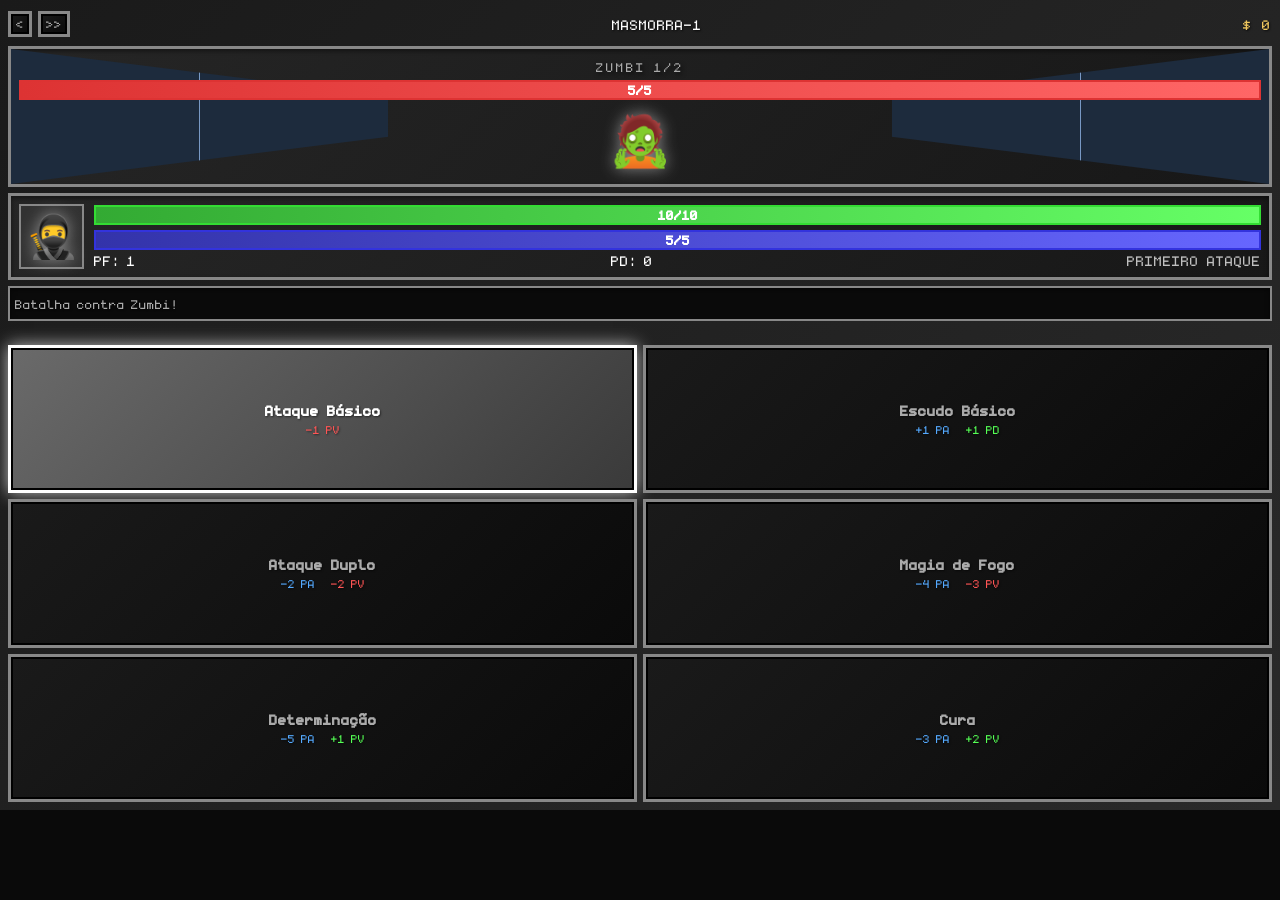
==== screens/battle.html @ 56bc2642 "Reoganização do codigo" ====
<!DOCTYPE html>
<html lang="pt-BR">
<head>
    <meta charset="UTF-8">
    <meta name="viewport" content="width=device-width, initial-scale=1.0">
    <title>Vibe AutoRPG - Batalha em Turnos</title>
    <link rel="stylesheet" href="../assets/style.css">
</head>
<body>
    <div class="game-container">
        <!-- Topo: Controles e Ouro -->
        <div class="top-panel">
            <div class="top-controls">
                <button id="restart-btn" class="restart-btn"><</button>
                <button id="fast-btn" class="fast-btn">>></button>
            </div>
            <div class="stage-display" id="stage-display">STAGE 1</div>
            <div class="gold-display">$ 3400</div>
        </div>

        <!-- Inimigo -->
        <div class="enemy-section">
            <div class="wall left"></div>
            <div class="wall right"></div>
            <div class="enemy-hp-bar">
                <div class="hp-label" id="enemy-name-label">INIMIGO 1/1</div>
                <div class="hp-container">
                    <div class="hp-fill enemy-hp" style="width: 100%"></div>
                    <div class="hp-text"><span id="enemy-hp">5</span>/<span id="enemy-max-hp">5</span></div>
                </div>
            </div>
            <div class="enemy-visual">
                <div class="enemy-sprite">🧟</div>
            </div>
        </div>

        <!-- Meio: Herói e Barras -->
        <div class="hero-section">
            <div class="hero-visual">
                <div class="hero-sprite">🥷</div>
            </div>
            
            <div class="stats-container">
                <div class="stat-bar hp-bar">
                    <div class="bar-container">
                        <div class="bar-fill hero-hp" style="width: 100%"></div>
                        <div class="bar-text"><span id="hero-hp">10</span>/<span id="hero-max-hp">10</span></div>
                    </div>
                </div>

                <div class="stat-bar ap-bar">
                    <div class="bar-container">
                        <div class="bar-fill hero-ap" style="width: 100%"></div>
                        <div class="bar-text"><span id="hero-ap">5</span>/<span id="hero-max-ap">5</span></div>
                    </div>
                </div>

                <div class="hero-info-row">
                    <span class="hero-info-left" id="hero-pf">PF: 2</span>
                    <span class="hero-info-center" id="hero-pd">PD: 0</span>
                    <span class="hero-info-right">PRIMEIRO ATAQUE</span>
                </div>
            </div>
        </div>

        <!-- Log de Ações -->
        <div class="action-log">
            <div id="log-content" class="log-text">--- INÍCIO ---</div>
        </div>

        <!-- Barra de tempo do turno -->
        <div class="turn-timer">
            <div class="turn-timer-bar" id="turn-timer-bar"></div>
        </div>

        <!-- Botões de Ação (gerados dinamicamente) -->
        <div class="actions-grid" id="actions-grid">
        </div>
    </div>

    <script src="../data/hero.js"></script>
    <script src="../data/skills.js"></script>
    <script src="../data/enemies.js"></script>
    <script src="../data/stages.js"></script>
    <script src="../scripts/battle.js"></script>
</body>
</html>
---- assets/style.css ----
* {
    margin: 0;
    padding: 0;
    box-sizing: border-box;
}

@font-face {
    font-family: 'Pixel';
    src: url('Pixel.ttf') format('truetype');
}

@import url('https://fonts.googleapis.com/css2?family=Press+Start+2P&display=swap');

body {
    background-color: #0a0a0a;
    display: flex;
    justify-content: center;
    align-items: center;
    width: 100vw;
    height: 90vh;
    font-family: 'Pixel', cursive;
    padding: 0;
    margin: 0;
}

/* Container Principal - Mobile Portrait */
.game-container {
    width: 100%;
    height: 100%;
    background: linear-gradient(135deg, #1a1a1a 0%, #2a2a2a 100%);
    border: none;
    box-shadow: none;
    display: flex;
    flex-direction: column;
    padding: 8px;
    gap: 6px;
    position: relative;
    overflow: hidden;
}

/* ===== PAINEL SUPERIOR ===== */
.top-panel {
    flex: 0 0 auto;
    display: flex;
    justify-content: space-between;
    align-items: center;
    background: transparent;
    border: none;
    box-shadow: none;
    height: 32px;
    gap: 8px;
}

.stage-display {
    flex: 1;
    text-align: center;
    font-size: 22px;
    color: #fff;
    letter-spacing: 1px;
    text-shadow: 1px 1px 2px rgba(0, 0, 0, 0.7);
}

.top-controls {
    display: flex;
    gap: 6px;
    align-items: center;
}

.restart-btn,
.fast-btn {
    background: linear-gradient(135deg, #1a1a1a 0%, #0a0a0a 100%);
    border: 3px solid #888;
    color: #aaa;
    font-family: 'Pixel', cursive;
    font-size: 20px;
    padding: 0 5px;
    cursor: pointer;
    transition: all 0.1s ease;
    text-shadow: 1px 1px 2px rgba(0, 0, 0, 0.5);
    box-shadow: 0 0 0 2px #000 inset;
}

.restart-btn:hover,
.fast-btn:hover {
    background: linear-gradient(135deg, #2a2a2a 0%, #1a1a1a 100%);
    box-shadow: 0 0 10px rgba(170, 170, 170, 0.4), 0 0 0 2px #000 inset;
}

.restart-btn:active,
.fast-btn:active {
    box-shadow: 0 0 0 2px #000 inset, inset 2px 2px 0px rgba(0, 0, 0, 0.5);
    transform: scale(0.98);
}

.fast-btn.active {
    border-color: #fff;
    color: #fff;
    box-shadow: 0 0 12px rgba(255, 255, 255, 0.7), 0 0 0 2px #000 inset;
    background: linear-gradient(135deg, #6a6a6a 0%, #3a3a3a 100%);
}

.gold-display {
    font-size: 22px;
    color: #f0c75e;
    font-family: 'Pixel', cursive;
    letter-spacing: 2px;
    text-shadow: 1px 1px 2px rgba(0, 0, 0, 0.7);
}

/* ===== SEÇÃO DO INIMIGO ===== */
.enemy-section {
    flex: 0 0 auto;
    background: linear-gradient(135deg, rgba(40, 40, 40, 0.8), rgba(20, 20, 20, 0.8));
    border: 3px solid #888;
    padding: 8px;
    display: flex;
    flex-direction: column;
    gap: 6px;
    box-shadow: inset 0 2px 5px rgba(0, 0, 0, 0.5);
}

/* Corridor walls (perspective) inside enemy-section */
.enemy-section {
    position: relative;
    overflow: hidden;
}

.enemy-section .wall {
    position: absolute;
    top: 0;
    width: 30%;
    height: 100%;
    background-color: #1d2b3d;
    /* Three fixed vertical lines (thin bars) at 25%, 50%, 75% */
    background-image: 
        linear-gradient(to right, rgba(160,200,255,0.9), rgba(160,200,255,0.5));
    background-size: 1px 100%;
    background-position: 50% 0;
    background-repeat: no-repeat;
    pointer-events: none;
    will-change: background-position;
}

.enemy-section .wall.left {
    left: 0;
    clip-path: polygon(0 0, 100% 35%, 100% 65%, 0 100%);
    z-index: 1;
}

.enemy-section .wall.right {
    right: 0;
    clip-path: polygon(100% 0, 0 35%, 0 65%, 100% 100%);
    z-index: 1;
}

@keyframes corridor-flow-step {
    /* move each line one step to the next fixed position */
    0% { background-position: 50% 0; }
    50% { background-position: 102% 0; }
    51% { background-position: 0% 0; }
    100% { background-position: 50% 0; }
}

.enemy-section.corridor-walk .wall.left {
    animation: corridor-flow-step 0.7s ease-out forwards;
}

.enemy-section.corridor-walk .wall.right {
    animation: corridor-flow-step 0.7s ease-out forwards reverse;
}

/* Ensure the enemy visuals and labels are above the walls */
.enemy-section > *:not(.wall) {
    position: relative;
    z-index: 2;
}

.enemy-hp-bar {
    display: flex;
    flex-direction: column;
    gap: 3px;
}

.hp-label {
    font-size: 20px;
    color: #aaa;
    letter-spacing: 2px;
    text-shadow: 2px 2px 4px rgba(0, 0, 0, 0.7);
    text-align: center;
}

.hp-container {
    background: #0a0a0a;
    border: 2px solid #dd3333;
    height: 20px;
    position: relative;
    overflow: hidden;
    display: flex;
    align-items: center;
    justify-content: center;
}

.hp-fill {
    height: 100%;
    background: linear-gradient(90deg, #dd3333, #ff6666);
    transition: width 0.3s ease;
    position: absolute;
    left: 0;
    top: 0;
}

.hp-text {
    font-size: 20px;
    color: #fff;
    position: relative;
    z-index: 2;
    font-weight: bold;
}

.enemy-visual {
    display: flex;
    justify-content: center;
    align-items: center;
    height: 70px;
    font-size: 50px;
    animation: idle-enemy 2s ease-in-out infinite;
}

.enemy-sprite {
    filter: drop-shadow(0 0 8px #888);
}

@keyframes idle-enemy {
    0%, 100% { transform: translateY(0px); }
    50% { transform: translateY(-3px); }
}

@keyframes shake-enemy {
    0%, 100% { transform: translateX(0px) translateY(0px) scale(1); }
    12% { transform: translateX(-8px) translateY(-4px) scale(1.02); }
    25% { transform: translateX(8px) translateY(4px) scale(0.98); }
    37% { transform: translateX(-10px) translateY(-5px) scale(1.03); }
    50% { transform: translateX(10px) translateY(5px) scale(0.97); }
    62% { transform: translateX(-8px) translateY(-4px) scale(1.02); }
    75% { transform: translateX(8px) translateY(4px) scale(0.98); }
    87% { transform: translateX(-6px) translateY(-3px) scale(1.01); }
}

.enemy-visual.take-damage {
    animation: shake-enemy 0.35s ease;
}

/* ===== SEÇÃO DO HERÓI ===== */
.hero-section {
    flex: 0 0 auto;
    background: linear-gradient(135deg, rgba(40, 40, 40, 0.8), rgba(20, 20, 20, 0.8));
    border: 3px solid #888;
    padding: 8px;
    display: flex;
    gap: 10px;
    box-shadow: inset 0 2px 5px rgba(0, 0, 0, 0.5);
}

.hero-visual {
    display: flex;
    justify-content: center;
    align-items: center;
    width: 65px;
    height: 65px;
    background: rgba(100, 100, 100, 0.2);
    border: 2px solid #888;
    flex-shrink: 0;
}

.hero-sprite {
    font-size: 42px;
    filter: drop-shadow(0 0 8px #888);
}

.stats-container {
    flex: 1;
    display: flex;
    flex-direction: column;
    gap: 5px;
    justify-content: end;
}

.stat-bar {
    display: flex;
    flex-direction: column;
    gap: 2px;
}

.hero-info-row {
    display: flex;
    align-items: center;
    justify-content: space-between;
    margin-top: -5px;
    margin-bottom: -2px;
    font-size: 22px;
    letter-spacing: 1px;
    text-transform: uppercase;
}

.hero-info-left,
.hero-info-right {
    white-space: nowrap;
    overflow: visible;
    text-overflow: unset;
    flex: 0 0 auto;
}

.hero-info-center {
    color: #fff;
    text-align: center;
    flex: 1 1 auto;
    min-width: 0;
    white-space: normal;
    overflow: visible;
    text-overflow: unset;
}

.hero-info-left {
    color: #fff;
    text-align: left;
}

.hero-info-right {
    color: #c0c0c0;
    text-align: right;
}

.bar-container {
    background: #0a0a0a;
    border: 2px solid;
    height: 20px;
    position: relative;
    overflow: hidden;
    display: flex;
    align-items: center;
    justify-content: center;
}

.hp-bar .bar-container {
    border-color: #33dd33;
}

.ap-bar .bar-container {
    border-color: #3333dd;
}

.bar-fill {
    height: 100%;
    transition: width 0.3s ease;
    position: absolute;
    left: 0;
    top: 0;
}

.hero-hp {
    background: linear-gradient(90deg, #33aa33, #66ff66);
}

.hero-ap {
    background: linear-gradient(90deg, #3333aa, #6666ff);
}

.bar-text {
    font-size: 20px;
    color: #fff;
    position: relative;
    z-index: 2;
    font-weight: bold;
}

/* ===== LOG DE AÇÕES ===== */
.action-log {
    flex: 0 0 auto;
    background: #0a0a0a;
    border: 2px solid #888;
    padding: 5px;
    height: 35px;
    overflow: hidden;
    display: flex;
    align-items: flex-end;
    box-shadow: inset 0 2px 5px rgba(0, 0, 0, 0.5);
}

.log-text {
    font-size: 20px;
    color: #aaa;
    line-height: 1;
    word-break: break-word;
    white-space: nowrap;
    text-overflow: ellipsis;
    overflow: hidden;
    text-shadow: 1px 1px 2px rgba(0, 0, 0, 0.7);
}

/* ===== GRID DE BOTÕES ===== */
.actions-grid {
    flex: 1;
    display: grid;
    grid-template-columns: 1fr 1fr;
    gap: 6px;
    min-height: 0;
}

.action-btn {
    background: linear-gradient(135deg, #1a1a1a 0%, #0a0a0a 100%);
    border: 3px solid #888;
    color: #aaa;
    font-family: 'Pixel', cursive;
    font-size: 14px;
    cursor: pointer;
    display: flex;
    flex-direction: column;
    justify-content: center;
    align-items: center;
    transition: all 0.1s ease;
    box-shadow: 0 0 0 2px #000 inset;
    text-align: center;
    text-shadow: 1px 1px 2px rgba(0, 0, 0, 0.5);
}

.action-btn:hover:not(:disabled) {
    background: linear-gradient(135deg, #2a2a2a 0%, #1a1a1a 100%);
    box-shadow: 0 0 10px rgba(170, 170, 170, 0.4), 0 0 0 2px #000 inset;
}

.action-btn:active:not(:disabled) {
    box-shadow: 0 0 0 2px #000 inset, inset 2px 2px 0px rgba(0, 0, 0, 0.5);
    transform: scale(0.98);
}

.action-btn:disabled {
    background: linear-gradient(135deg, #1a1a1a 0%, #0a0a0a 100%);
    border-color: #333;
    color: #555;
    cursor: not-allowed;
    opacity: 0.5;
}

.action-btn.selected,
.action-btn.selected:hover:not(:disabled),
.action-btn.selected:active:not(:disabled) {
    border-color: #fff;
    color: #fff;
    box-shadow: 0 0 16px rgba(255, 255, 255, 0.7), 0 0 0 2px #000 inset;
    background: linear-gradient(135deg, #6a6a6a 0%, #3a3a3a 100%);
}

.action-btn.selected:disabled {
    opacity: 0.85;
}

/* ===== BARRA DE TEMPO DO TURNO ===== */
.turn-timer {
    flex: 0 0 auto;
    display: flex;
    justify-content: center;
    align-items: center;
    height: 10px;
    margin: 1px 0;
}

.turn-timer-bar {
    width: 100%;
    height: 8px;
    background: #fff;
    border-radius: 4px;
    box-shadow: 0 0 6px rgba(255, 255, 255, 0.6);
}

.btn-title {
    font-size: 22px;
    font-weight: bold;
    letter-spacing: 1px;
}
.btn-meta-row {
    display: flex;
    justify-content: center;
    align-items: center;
    width: auto;
    gap: 16px;
}
.btn-effect {
    font-size: 18px;
    text-align: center;
}
.btn-effect.negative {
    color: #ff5555;
}
.btn-effect.positive {
    color: #55ff55;
}
.btn-effect.neutral {
    color: #fff;
}
.btn-cost {
    font-size: 18px;
    color: #55aaff;
    text-align: center;
}

/* ===== EFEITOS VISUAIS ===== */
@keyframes hero-shake {
    0%, 100% { transform: translateX(0px) translateY(0px); }
    10% { transform: translateX(-4px) translateY(-2px); }
    20% { transform: translateX(4px) translateY(2px); }
    30% { transform: translateX(-4px) translateY(-2px); }
    40% { transform: translateX(4px) translateY(2px); }
    50% { transform: translateX(-4px) translateY(-2px); }
    60% { transform: translateX(4px) translateY(2px); }
    70% { transform: translateX(-4px) translateY(-2px); }
    80% { transform: translateX(4px) translateY(2px); }
    90% { transform: translateX(-4px) translateY(-2px); }
}

@keyframes enemy-charge {
    0% { transform: scale(1); }
    50% { transform: scale(1.25); }
    100% { transform: scale(1); }
}

@keyframes slash-animation {
    0% {
        opacity: 1;
        transform: translate(-50%, -50%) rotate(0.5turn) scale(0.8);
    }
    /* 100% {
        opacity: 1;
        transform: rotate(-180deg) scale(0.8);
    } */
}

@keyframes shield-animation {
    0% {
        opacity: 0;
        transform: translate(-50%, -50%) scale(0.5) translateY(10px);
    }
    30% {
        opacity: 1;
        transform: translate(-50%, -50%) scale(1.2) translateY(-4px);
    }
    60% {
        opacity: 1;
        transform: translate(-50%, -50%) scale(1.0) translateY(0px);
    }
    85% {
        opacity: 1;
        transform: translate(-50%, -50%) scale(1.05) translateY(0px);
    }
    100% {
        opacity: 0;
        transform: translate(-50%, -50%) scale(1.0) translateY(0px);
    }
}

@keyframes hit-animation {
    0% {
        opacity: 1;
        transform: translate(-50%, -50%) scale(0.2) rotate(-15deg);
    }
    40% {
        opacity: 1;
        transform: translate(-50%, -50%) scale(1.4) rotate(8deg);
    }
    70% {
        opacity: 1;
        transform: translate(-50%, -50%) scale(1.1) rotate(-3deg);
    }
    100% {
        opacity: 0;
        transform: translate(-50%, -50%) scale(1.2) rotate(0deg);
    }
}

@keyframes rain-animation {
    0% {
        opacity: 0;
        transform: translate(-50%, -50%) translateY(-40px) scale(0.6);
    }
    25% {
        opacity: 1;
        transform: translate(-50%, -50%) translateY(-20px) scale(0.95);
    }
    75% {
        opacity: 0.9;
        transform: translate(-50%, -50%) translateY(10px) scale(0.8);
    }
    100% {
        opacity: 0;
        transform: translate(-50%, -50%) translateY(40px) scale(0.6);
    }
}

@keyframes rise-animation {
    0% {
        opacity: 0;
        transform: translate(-50%, -50%) translateY(40px) scale(0.6);
    }
    25% {
        opacity: 1;
        transform: translate(-50%, -50%) translateY(20px) scale(0.95);
    }
    75% {
        opacity: 0.9;
        transform: translate(-50%, -50%) translateY(-10px) scale(0.8);
    }
    100% {
        opacity: 0;
        transform: translate(-50%, -50%) translateY(-40px) scale(0.6);
    }
}

@keyframes fire-animation {
    0% {
        opacity: 0;
        transform: translate(-50%, -50%) translateY(20px) scale(0.4) rotate(-8deg);
    }
    15% {
        opacity: 1;
        transform: translate(-50%, -50%) translateY(5px) scale(1.1) rotate(5deg);
    }
    40% {
        opacity: 1;
        transform: translate(-50%, -50%) translateY(-10px) scale(1.2) rotate(-5deg);
    }
    65% {
        opacity: 0.9;
        transform: translate(-50%, -50%) translateY(-22px) scale(0.9) rotate(6deg);
    }
    85% {
        opacity: 0.5;
        transform: translate(-50%, -50%) translateY(-32px) scale(0.6) rotate(-3deg);
    }
    100% {
        opacity: 0;
        transform: translate(-50%, -50%) translateY(-42px) scale(0.3) rotate(0deg);
    }
}

@keyframes dissolve {
    0% {
        opacity: 1;
        transform: scale(1);
        filter: blur(0px);
    }
    100% {
        opacity: 0;
        transform: scale(0.3);
        filter: blur(8px);
    }
}

@keyframes spawn-enemy {
    0% {
        opacity: 0;
        transform: scale(0);
        filter: blur(8px);
    }
    100% {
        opacity: 1;
        transform: scale(1);
        filter: blur(0px);
    }
}

.hero-sprite.take-damage {
    animation: hero-shake 0.5s ease;
}

.enemy-sprite.charge-attack {
    animation: enemy-charge 0.6s ease;
}

.enemy-sprite.dissolve {
    animation: dissolve 1.2s ease-out forwards;
}

.enemy-sprite.spawn {
    animation: spawn-enemy 0.8s ease-out forwards;
}

.hero-sprite.dissolve {
    animation: dissolve 1.2s ease-out forwards;
}

.effect-anim {
    position: fixed;
    z-index: 9999;
    font-size: 40px;
    font-weight: bold;
    pointer-events: none;
    text-shadow: 0 0 10px rgba(200, 200, 200, 0.8);
    transform: translate(-50%, -50%);
    will-change: transform, opacity;
    backface-visibility: hidden;
}

.hero-sprite {
    position: relative;
}

@keyframes damage-pop {
    0% {
        transform: translateY(0) scale(1);
        opacity: 1;
    }
    100% {
        transform: translateY(-20px) scale(1.2);
        opacity: 0;
    }
}

@keyframes heal-pop {
    0% {
        transform: translateY(0) scale(1);
        opacity: 1;
    }
    100% {
        transform: translateY(-20px) scale(1.2);
        opacity: 0;
    }
}

.damage-indicator {
    position: fixed;
    font-size: 14px;
    font-weight: bold;
    color: #aaa;
    pointer-events: none;
    animation: damage-pop 0.6s ease-out forwards;
    text-shadow: 2px 2px #000;
}

.heal-indicator {
    position: fixed;
    font-size: 14px;
    font-weight: bold;
    color: #aaa;
    pointer-events: none;
    animation: heal-pop 0.6s ease-out forwards;
    text-shadow: 2px 2px #000;
}

/* ===== RESPONSIVIDADE ===== */
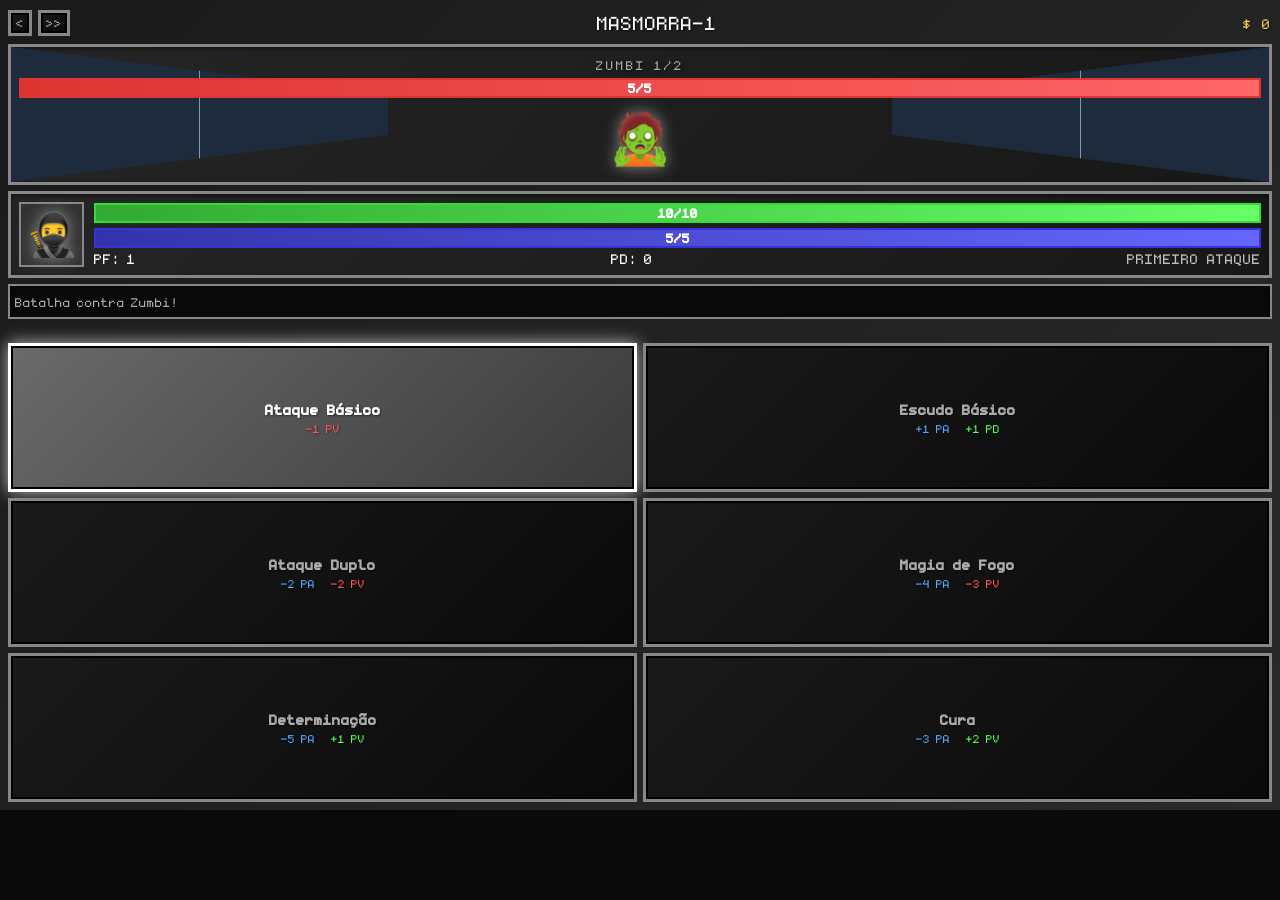
==== commit f793bb2c: "Transição entre telas" ====
--- a/screens/battle.html
+++ b/screens/battle.html
@@ -5,6 +5,7 @@
     <meta name="viewport" content="width=device-width, initial-scale=1.0">
     <title>Vibe AutoRPG - Batalha em Turnos</title>
     <link rel="stylesheet" href="../assets/style.css">
+    <script src="../scripts/screen-transition.js"></script>
 </head>
 <body>
     <div class="game-container">
--- a/assets/style.css
+++ b/assets/style.css
@@ -47,14 +47,11 @@
     background: transparent;
     border: none;
     box-shadow: none;
-    height: 32px;
-    gap: 8px;
 }
 
 .stage-display {
-    flex: 1;
     text-align: center;
-    font-size: 22px;
+    font-size: 30px;
     color: #fff;
     letter-spacing: 1px;
     text-shadow: 1px 1px 2px rgba(0, 0, 0, 0.7);
@@ -745,5 +742,71 @@
     text-shadow: 2px 2px #000;
 }
 
+/* ===== STAGE SELECT (moved from screens/stage_select.html) ===== */
+.stage-list { display:flex; flex-direction:column; gap:5px; padding:12px; flex: 1 1 auto; overflow: auto; }
+.stage-item { display:flex; align-items:center; justify-content:space-between; gap:8px; padding:5px; border:2px solid #888; background:rgba(10,10,10,0.6); }
+.stage-title { font-size:25px; color:#fff; }
+.stage-actions { display:flex; gap:6px; }
+.stage-action-btn {
+    width: 56px;
+    height: 40px;
+    font-size: 40px;
+    display: inline-flex;
+    align-items: center;
+    justify-content: center;
+    padding-left: 5px;
+    border: 3px solid #888;
+    background: linear-gradient(135deg, #1a1a1a 0%, #0a0a0a 100%);
+    color: #fff;
+    font-family: 'Pixel', cursive;
+    letter-spacing: 1px;
+    border-radius: 6px;
+    box-shadow: 0 0 0 2px #000 inset;
+    cursor: pointer;
+}
+.stage-action-btn:hover { box-shadow: 0 0 10px rgba(170,170,170,0.4), 0 0 0 2px #000 inset; }
+.stage-action-btn:active { box-shadow: 0 0 0 2px #000 inset, inset 2px 2px 0px rgba(0, 0, 0, 0.5); transform: scale(0.98); }
+
+/* Footer buttons on stage select */
+.stage-select-top {
+    display: flex;
+    justify-content: space-between;
+    align-items: center;
+    gap: 8px;
+    padding: 8px 4px 8px;
+    width: 100%;
+    align-self: stretch;
+}
+.hero-gold-display {
+    flex: 1;
+    text-align: center;
+    font-size: 25px;
+    color: #f0c75e;
+    letter-spacing: 2px;
+    text-shadow: 1px 1px 2px rgba(0, 0, 0, 0.7);
+}
+.footer-btn {
+    display: inline-flex;
+    align-items: center;
+    gap: 10px;
+    padding: 8px 12px;
+    border: 3px solid #888;
+    background: linear-gradient(135deg, #1a1a1a 0%, #0a0a0a 100%);
+    color: #fff;
+    text-decoration: none;
+    font-family: 'Pixel', cursive;
+    font-size: 25px;
+    letter-spacing: 1px;
+    border-radius: 6px;
+    box-shadow: 0 0 0 2px #000 inset;
+}
+.footer-btn .icon { font-size: 22px; }
+.footer-btn:hover { box-shadow: 0 0 10px rgba(170,170,170,0.4), 0 0 0 2px #000 inset; }
+
+.back-link { padding:8px; text-align:center; color:#aaa; font-size:14px; display:block; }
+
+.no-stage { color: #ccc; padding: 12px; text-align: center; }
+
+
 /* ===== RESPONSIVIDADE ===== */
 
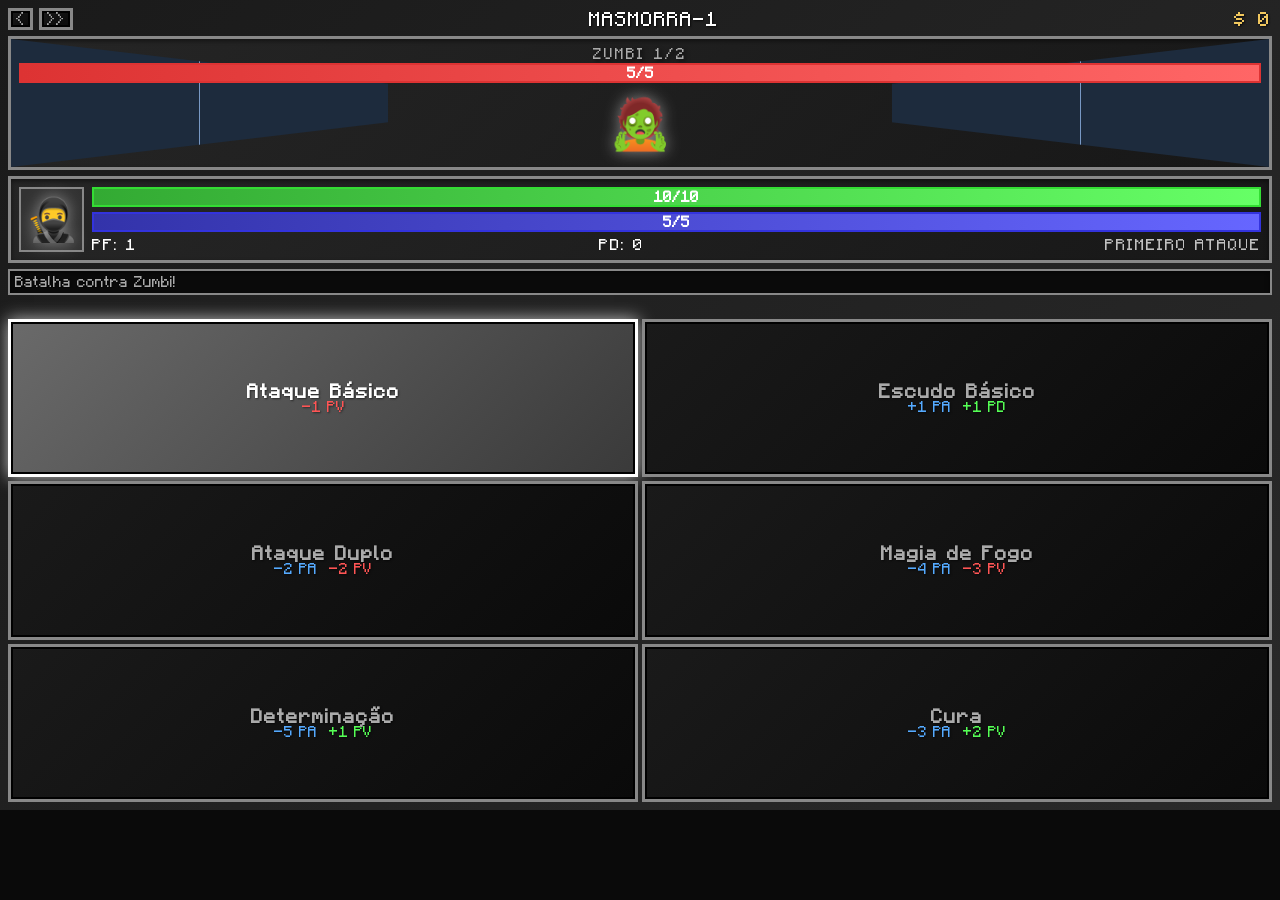
==== commit 7db7556b: "Fix da fonte nos emojis" ====
--- a/screens/battle.html
+++ b/screens/battle.html
@@ -31,14 +31,14 @@
                 </div>
             </div>
             <div class="enemy-visual">
-                <div class="enemy-sprite">🧟</div>
+                <div class="enemy-sprite emoji">🧟</div>
             </div>
         </div>
 
         <!-- Meio: Herói e Barras -->
         <div class="hero-section">
             <div class="hero-visual">
-                <div class="hero-sprite">🥷</div>
+                <div class="hero-sprite emoji">🥷</div>
             </div>
             
             <div class="stats-container">
--- a/assets/style.css
+++ b/assets/style.css
@@ -6,10 +6,12 @@
 
 @font-face {
     font-family: 'Pixel';
-    src: url('Pixel.ttf') format('truetype');
-}
-
-@import url('https://fonts.googleapis.com/css2?family=Press+Start+2P&display=swap');
+    src: url('Pixel.woff2') format('woff2');
+}
+
+.emoji {
+  font-family: emoji;
+}
 
 body {
     background-color: #0a0a0a;
@@ -18,7 +20,7 @@
     align-items: center;
     width: 100vw;
     height: 90vh;
-    font-family: 'Pixel', cursive;
+    font-family: 'Pixel';
     padding: 0;
     margin: 0;
 }
@@ -51,7 +53,7 @@
 
 .stage-display {
     text-align: center;
-    font-size: 30px;
+    font-size: 16px;
     color: #fff;
     letter-spacing: 1px;
     text-shadow: 1px 1px 2px rgba(0, 0, 0, 0.7);
@@ -68,8 +70,8 @@
     background: linear-gradient(135deg, #1a1a1a 0%, #0a0a0a 100%);
     border: 3px solid #888;
     color: #aaa;
-    font-family: 'Pixel', cursive;
-    font-size: 20px;
+    font-family: 'Pixel';
+    font-size: 14px;
     padding: 0 5px;
     cursor: pointer;
     transition: all 0.1s ease;
@@ -97,9 +99,9 @@
 }
 
 .gold-display {
-    font-size: 22px;
+    font-size: 16px;
     color: #f0c75e;
-    font-family: 'Pixel', cursive;
+    font-family: 'Pixel';
     letter-spacing: 2px;
     text-shadow: 1px 1px 2px rgba(0, 0, 0, 0.7);
 }
@@ -152,10 +154,18 @@
 
 @keyframes corridor-flow-step {
     /* move each line one step to the next fixed position */
-    0% { background-position: 50% 0; }
-    50% { background-position: 102% 0; }
-    51% { background-position: 0% 0; }
-    100% { background-position: 50% 0; }
+    0% {
+        background-position: 50% 0;
+    }
+    50% {
+        background-position: 102% 0;
+    }
+    51% {
+        background-position: 0% 0;
+    }
+    100% {
+        background-position: 50% 0;
+    }
 }
 
 .enemy-section.corridor-walk .wall.left {
@@ -175,11 +185,11 @@
 .enemy-hp-bar {
     display: flex;
     flex-direction: column;
-    gap: 3px;
+    gap: 2px;
 }
 
 .hp-label {
-    font-size: 20px;
+    font-size: 12px;
     color: #aaa;
     letter-spacing: 2px;
     text-shadow: 2px 2px 4px rgba(0, 0, 0, 0.7);
@@ -207,7 +217,7 @@
 }
 
 .hp-text {
-    font-size: 20px;
+    font-size: 12px;
     color: #fff;
     position: relative;
     z-index: 2;
@@ -228,19 +238,39 @@
 }
 
 @keyframes idle-enemy {
-    0%, 100% { transform: translateY(0px); }
-    50% { transform: translateY(-3px); }
+    0%, 100% {
+        transform: translateY(0px);
+    }
+    50% {
+        transform: translateY(-3px);
+    }
 }
 
 @keyframes shake-enemy {
-    0%, 100% { transform: translateX(0px) translateY(0px) scale(1); }
-    12% { transform: translateX(-8px) translateY(-4px) scale(1.02); }
-    25% { transform: translateX(8px) translateY(4px) scale(0.98); }
-    37% { transform: translateX(-10px) translateY(-5px) scale(1.03); }
-    50% { transform: translateX(10px) translateY(5px) scale(0.97); }
-    62% { transform: translateX(-8px) translateY(-4px) scale(1.02); }
-    75% { transform: translateX(8px) translateY(4px) scale(0.98); }
-    87% { transform: translateX(-6px) translateY(-3px) scale(1.01); }
+    0%, 100% {
+        transform: translateX(0px) translateY(0px) scale(1);
+    }
+    12% {
+        transform: translateX(-8px) translateY(-4px) scale(1.02);
+    }
+    25% {
+        transform: translateX(8px) translateY(4px) scale(0.98);
+    }
+    37% {
+        transform: translateX(-10px) translateY(-5px) scale(1.03);
+    }
+    50% {
+        transform: translateX(10px) translateY(5px) scale(0.97);
+    }
+    62% {
+        transform: translateX(-8px) translateY(-4px) scale(1.02);
+    }
+    75% {
+        transform: translateX(8px) translateY(4px) scale(0.98);
+    }
+    87% {
+        transform: translateX(-6px) translateY(-3px) scale(1.01);
+    }
 }
 
 .enemy-visual.take-damage {
@@ -254,7 +284,7 @@
     border: 3px solid #888;
     padding: 8px;
     display: flex;
-    gap: 10px;
+    gap: 8px;
     box-shadow: inset 0 2px 5px rgba(0, 0, 0, 0.5);
 }
 
@@ -285,16 +315,14 @@
 .stat-bar {
     display: flex;
     flex-direction: column;
-    gap: 2px;
+    gap: 1px;
 }
 
 .hero-info-row {
     display: flex;
     align-items: center;
     justify-content: space-between;
-    margin-top: -5px;
-    margin-bottom: -2px;
-    font-size: 22px;
+    font-size: 13px;
     letter-spacing: 1px;
     text-transform: uppercase;
 }
@@ -363,7 +391,7 @@
 }
 
 .bar-text {
-    font-size: 20px;
+    font-size: 12px;
     color: #fff;
     position: relative;
     z-index: 2;
@@ -376,7 +404,6 @@
     background: #0a0a0a;
     border: 2px solid #888;
     padding: 5px;
-    height: 35px;
     overflow: hidden;
     display: flex;
     align-items: flex-end;
@@ -384,7 +411,7 @@
 }
 
 .log-text {
-    font-size: 20px;
+    font-size: 12px;
     color: #aaa;
     line-height: 1;
     word-break: break-word;
@@ -399,7 +426,7 @@
     flex: 1;
     display: grid;
     grid-template-columns: 1fr 1fr;
-    gap: 6px;
+    gap: 4px;
     min-height: 0;
 }
 
@@ -407,8 +434,8 @@
     background: linear-gradient(135deg, #1a1a1a 0%, #0a0a0a 100%);
     border: 3px solid #888;
     color: #aaa;
-    font-family: 'Pixel', cursive;
-    font-size: 14px;
+    font-family: 'Pixel';
+    font-size: 94px;
     cursor: pointer;
     display: flex;
     flex-direction: column;
@@ -470,7 +497,7 @@
 }
 
 .btn-title {
-    font-size: 22px;
+    font-size: 16px;
     font-weight: bold;
     letter-spacing: 1px;
 }
@@ -479,10 +506,10 @@
     justify-content: center;
     align-items: center;
     width: auto;
-    gap: 16px;
+    gap: 12px;
 }
 .btn-effect {
-    font-size: 18px;
+    font-size: 12px;
     text-align: center;
 }
 .btn-effect.negative {
@@ -495,29 +522,55 @@
     color: #fff;
 }
 .btn-cost {
-    font-size: 18px;
+    font-size: 12px;
     color: #55aaff;
     text-align: center;
 }
 
 /* ===== EFEITOS VISUAIS ===== */
 @keyframes hero-shake {
-    0%, 100% { transform: translateX(0px) translateY(0px); }
-    10% { transform: translateX(-4px) translateY(-2px); }
-    20% { transform: translateX(4px) translateY(2px); }
-    30% { transform: translateX(-4px) translateY(-2px); }
-    40% { transform: translateX(4px) translateY(2px); }
-    50% { transform: translateX(-4px) translateY(-2px); }
-    60% { transform: translateX(4px) translateY(2px); }
-    70% { transform: translateX(-4px) translateY(-2px); }
-    80% { transform: translateX(4px) translateY(2px); }
-    90% { transform: translateX(-4px) translateY(-2px); }
+    0%, 100% {
+        transform: translateX(0px) translateY(0px);
+    }
+    10% {
+        transform: translateX(-4px) translateY(-2px);
+    }
+    20% {
+        transform: translateX(4px) translateY(2px);
+    }
+    30% {
+        transform: translateX(-4px) translateY(-2px);
+    }
+    40% {
+        transform: translateX(4px) translateY(2px);
+    }
+    50% {
+        transform: translateX(-4px) translateY(-2px);
+    }
+    60% {
+        transform: translateX(4px) translateY(2px);
+    }
+    70% {
+        transform: translateX(-4px) translateY(-2px);
+    }
+    80% {
+        transform: translateX(4px) translateY(2px);
+    }
+    90% {
+        transform: translateX(-4px) translateY(-2px);
+    }
 }
 
 @keyframes enemy-charge {
-    0% { transform: scale(1); }
-    50% { transform: scale(1.25); }
-    100% { transform: scale(1); }
+    0% {
+        transform: scale(1);
+    }
+    50% {
+        transform: scale(1.25);
+    }
+    100% {
+        transform: scale(1);
+    }
 }
 
 @keyframes slash-animation {
@@ -724,7 +777,7 @@
 
 .damage-indicator {
     position: fixed;
-    font-size: 14px;
+    font-size: 10px;
     font-weight: bold;
     color: #aaa;
     pointer-events: none;
@@ -734,7 +787,7 @@
 
 .heal-indicator {
     position: fixed;
-    font-size: 14px;
+    font-size: 10px;
     font-weight: bold;
     color: #aaa;
     pointer-events: none;
@@ -743,14 +796,35 @@
 }
 
 /* ===== STAGE SELECT (moved from screens/stage_select.html) ===== */
-.stage-list { display:flex; flex-direction:column; gap:5px; padding:12px; flex: 1 1 auto; overflow: auto; }
-.stage-item { display:flex; align-items:center; justify-content:space-between; gap:8px; padding:5px; border:2px solid #888; background:rgba(10,10,10,0.6); }
-.stage-title { font-size:25px; color:#fff; }
-.stage-actions { display:flex; gap:6px; }
+.stage-list {
+    display: flex;
+    flex-direction: column;
+    gap: 5px;
+    padding: 10px;
+    flex: 1 1 auto;
+    overflow: auto;
+}
+.stage-item {
+    display: flex;
+    align-items: center;
+    justify-content: space-between;
+    gap: 6px;
+    padding: 4px;
+    border: 2px solid #888;
+    background: rgba(10,10,10,0.6);
+}
+.stage-title {
+    font-size: 16px;
+    color: #fff;
+}
+.stage-actions {
+    display: flex;
+    gap: 4px;
+}
 .stage-action-btn {
     width: 56px;
     height: 40px;
-    font-size: 40px;
+    font-size: 27px;
     display: inline-flex;
     align-items: center;
     justify-content: center;
@@ -758,29 +832,34 @@
     border: 3px solid #888;
     background: linear-gradient(135deg, #1a1a1a 0%, #0a0a0a 100%);
     color: #fff;
-    font-family: 'Pixel', cursive;
+    font-family: 'Pixel';
     letter-spacing: 1px;
     border-radius: 6px;
     box-shadow: 0 0 0 2px #000 inset;
     cursor: pointer;
 }
-.stage-action-btn:hover { box-shadow: 0 0 10px rgba(170,170,170,0.4), 0 0 0 2px #000 inset; }
-.stage-action-btn:active { box-shadow: 0 0 0 2px #000 inset, inset 2px 2px 0px rgba(0, 0, 0, 0.5); transform: scale(0.98); }
+.stage-action-btn:hover {
+    box-shadow: 0 0 10px rgba(170,170,170,0.4), 0 0 0 2px #000 inset;
+}
+.stage-action-btn:active {
+    box-shadow: 0 0 0 2px #000 inset, inset 2px 2px 0px rgba(0, 0, 0, 0.5);
+    transform: scale(0.98);
+}
 
 /* Footer buttons on stage select */
 .stage-select-top {
     display: flex;
     justify-content: space-between;
     align-items: center;
-    gap: 8px;
-    padding: 8px 4px 8px;
+    gap: 6px;
+    padding: 6px 4px 6px;
     width: 100%;
     align-self: stretch;
 }
 .hero-gold-display {
     flex: 1;
     text-align: center;
-    font-size: 25px;
+    font-size: 16px;
     color: #f0c75e;
     letter-spacing: 2px;
     text-shadow: 1px 1px 2px rgba(0, 0, 0, 0.7);
@@ -788,24 +867,37 @@
 .footer-btn {
     display: inline-flex;
     align-items: center;
-    gap: 10px;
-    padding: 8px 12px;
+    padding: 5px;
     border: 3px solid #888;
     background: linear-gradient(135deg, #1a1a1a 0%, #0a0a0a 100%);
     color: #fff;
     text-decoration: none;
-    font-family: 'Pixel', cursive;
-    font-size: 25px;
+    font-family: 'Pixel';
+    font-size: 16px;
     letter-spacing: 1px;
     border-radius: 6px;
     box-shadow: 0 0 0 2px #000 inset;
 }
-.footer-btn .icon { font-size: 22px; }
-.footer-btn:hover { box-shadow: 0 0 10px rgba(170,170,170,0.4), 0 0 0 2px #000 inset; }
-
-.back-link { padding:8px; text-align:center; color:#aaa; font-size:14px; display:block; }
-
-.no-stage { color: #ccc; padding: 12px; text-align: center; }
+.footer-btn .icon {
+    font-size: 22px;
+}
+.footer-btn:hover {
+    box-shadow: 0 0 10px rgba(170,170,170,0.4), 0 0 0 2px #000 inset;
+}
+
+.back-link {
+    padding: 6px;
+    text-align: center;
+    color: #aaa;
+    font-size: 10px;
+    display: block;
+}
+
+.no-stage {
+    color: #ccc;
+    padding: 10px;
+    text-align: center;
+}
 
 
 /* ===== RESPONSIVIDADE ===== */
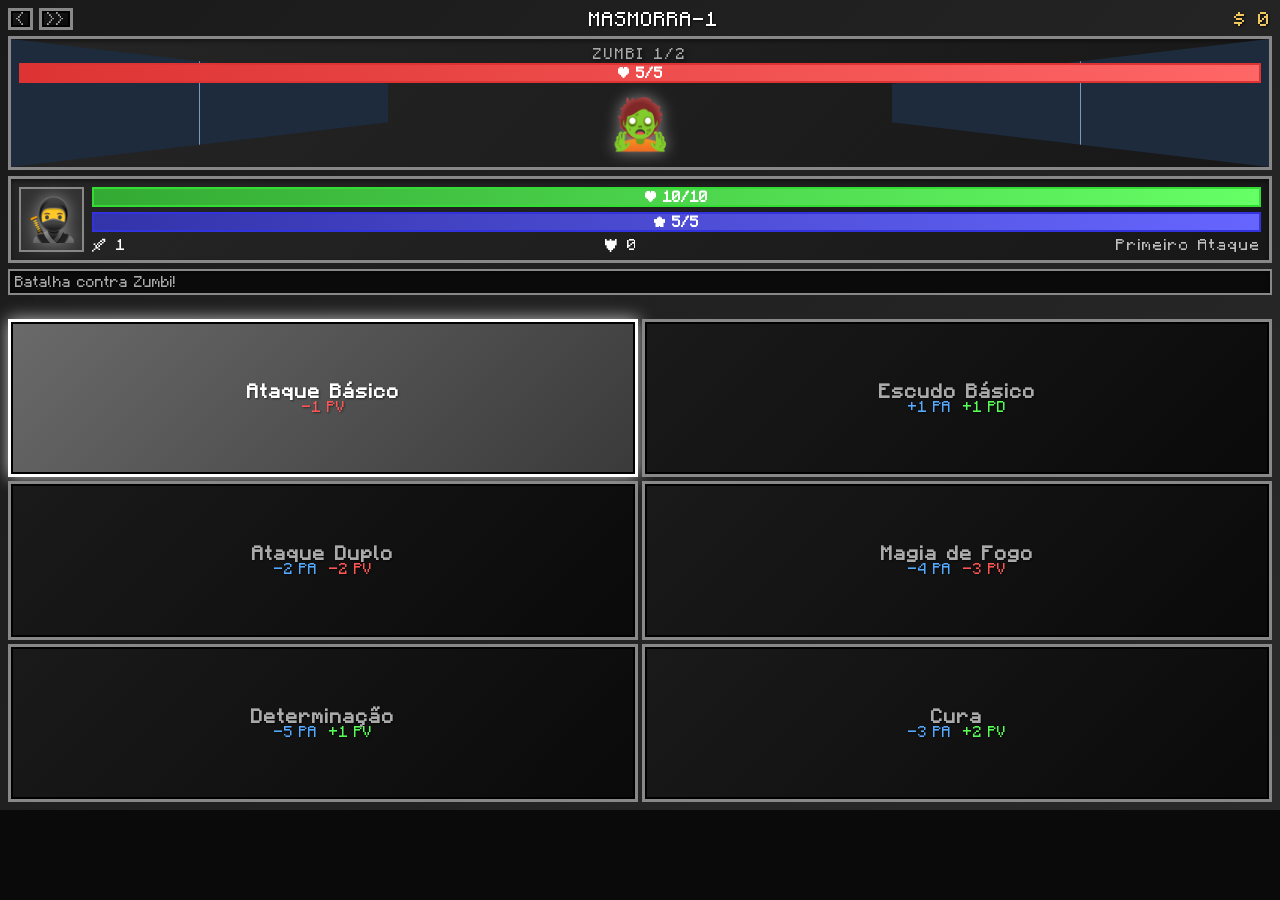
==== commit 99e04191: "Ajustes de icons e estilo" ====
--- a/screens/battle.html
+++ b/screens/battle.html
@@ -27,7 +27,7 @@
                 <div class="hp-label" id="enemy-name-label">INIMIGO 1/1</div>
                 <div class="hp-container">
                     <div class="hp-fill enemy-hp" style="width: 100%"></div>
-                    <div class="hp-text"><span id="enemy-hp">5</span>/<span id="enemy-max-hp">5</span></div>
+                    <div class="hp-text">❤ <span id="enemy-hp">5</span>/<span id="enemy-max-hp">5</span></div>
                 </div>
             </div>
             <div class="enemy-visual">
@@ -45,21 +45,21 @@
                 <div class="stat-bar hp-bar">
                     <div class="bar-container">
                         <div class="bar-fill hero-hp" style="width: 100%"></div>
-                        <div class="bar-text"><span id="hero-hp">10</span>/<span id="hero-max-hp">10</span></div>
+                        <div class="bar-text">❤ <span id="hero-hp">10</span>/<span id="hero-max-hp">10</span></div>
                     </div>
                 </div>
 
                 <div class="stat-bar ap-bar">
                     <div class="bar-container">
                         <div class="bar-fill hero-ap" style="width: 100%"></div>
-                        <div class="bar-text"><span id="hero-ap">5</span>/<span id="hero-max-ap">5</span></div>
+                        <div class="bar-text">★ <span id="hero-ap">5</span>/<span id="hero-max-ap">5</span></div>
                     </div>
                 </div>
 
                 <div class="hero-info-row">
-                    <span class="hero-info-left" id="hero-pf">PF: 2</span>
+                    <span class="hero-info-left" id="hero-pf">xx 2</span>
                     <span class="hero-info-center" id="hero-pd">PD: 0</span>
-                    <span class="hero-info-right">PRIMEIRO ATAQUE</span>
+                    <span class="hero-info-right">Primeiro Ataque</span>
                 </div>
             </div>
         </div>
--- a/assets/style.css
+++ b/assets/style.css
@@ -324,7 +324,6 @@
     justify-content: space-between;
     font-size: 13px;
     letter-spacing: 1px;
-    text-transform: uppercase;
 }
 
 .hero-info-left,
@@ -824,7 +823,7 @@
 .stage-action-btn {
     width: 56px;
     height: 40px;
-    font-size: 27px;
+    font-size: 25px;
     display: inline-flex;
     align-items: center;
     justify-content: center;
@@ -833,7 +832,6 @@
     background: linear-gradient(135deg, #1a1a1a 0%, #0a0a0a 100%);
     color: #fff;
     font-family: 'Pixel';
-    letter-spacing: 1px;
     border-radius: 6px;
     box-shadow: 0 0 0 2px #000 inset;
     cursor: pointer;
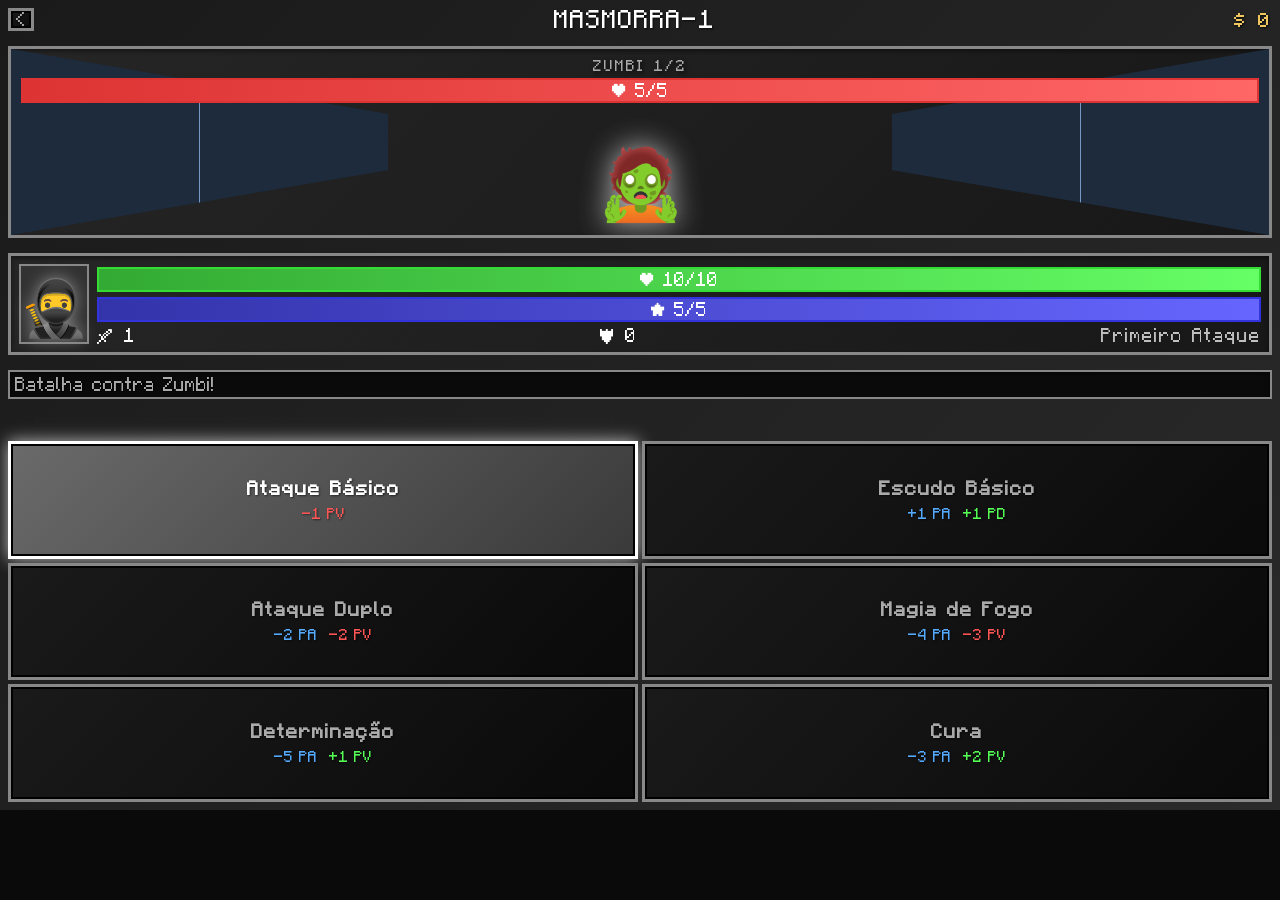
==== commit 2590e284: "Refactor do Turno rapido e Hard mode" ====
--- a/screens/battle.html
+++ b/screens/battle.html
@@ -13,7 +13,8 @@
         <div class="top-panel">
             <div class="top-controls">
                 <button id="restart-btn" class="restart-btn"><</button>
-                <button id="fast-btn" class="fast-btn">>></button>
+                <button id="fast-btn" class="fast-indicator" type="button" disabled>▶▶</button>
+                <button id="hard-indicator" class="hard-indicator" type="button" disabled>☠</button>
             </div>
             <div class="stage-display" id="stage-display">STAGE 1</div>
             <div class="gold-display">$ 3400</div>
--- a/assets/style.css
+++ b/assets/style.css
@@ -23,6 +23,14 @@
     font-family: 'Pixel';
     padding: 0;
     margin: 0;
+}
+
+button,
+input,
+select,
+textarea,
+a {
+    font-family: inherit;
 }
 
 /* Container Principal - Mobile Portrait */
@@ -35,7 +43,7 @@
     display: flex;
     flex-direction: column;
     padding: 8px;
-    gap: 6px;
+    gap: 15px;
     position: relative;
     overflow: hidden;
 }
@@ -53,7 +61,7 @@
 
 .stage-display {
     text-align: center;
-    font-size: 16px;
+    font-size: 20px;
     color: #fff;
     letter-spacing: 1px;
     text-shadow: 1px 1px 2px rgba(0, 0, 0, 0.7);
@@ -61,7 +69,7 @@
 
 .top-controls {
     display: flex;
-    gap: 6px;
+    gap: 10px;
     align-items: center;
 }
 
@@ -70,8 +78,7 @@
     background: linear-gradient(135deg, #1a1a1a 0%, #0a0a0a 100%);
     border: 3px solid #888;
     color: #aaa;
-    font-family: 'Pixel';
-    font-size: 14px;
+    font-size: 15px;
     padding: 0 5px;
     cursor: pointer;
     transition: all 0.1s ease;
@@ -98,10 +105,43 @@
     background: linear-gradient(135deg, #6a6a6a 0%, #3a3a3a 100%);
 }
 
+.fast-indicator {
+    background: transparent;
+    border: none;
+    box-shadow: none;
+    font-size: 15px;
+    padding: 0;
+    color: #aaa;
+    text-shadow: 0 0 8px rgba(180, 180, 180, 0.45);
+    cursor: default;
+    pointer-events: none;
+}
+
+.fast-indicator.active {
+    color: #fff;
+    text-shadow: 0 0 10px rgba(255, 255, 255, 0.85), 0 0 18px rgba(255, 255, 255, 0.45);
+}
+
+.hard-indicator {
+    background: transparent;
+    border: none;
+    box-shadow: none;
+    font-size: 15px;
+    padding: 0;
+    color: #aaa;
+    text-shadow: 0 0 8px rgba(180, 180, 180, 0.45);
+    cursor: default;
+    pointer-events: none;
+}
+
+.hard-indicator.active {
+    color: #fff;
+    text-shadow: 0 0 10px rgba(255, 255, 255, 0.85), 0 0 18px rgba(255, 255, 255, 0.45);
+}
+
 .gold-display {
     font-size: 16px;
     color: #f0c75e;
-    font-family: 'Pixel';
     letter-spacing: 2px;
     text-shadow: 1px 1px 2px rgba(0, 0, 0, 0.7);
 }
@@ -111,10 +151,10 @@
     flex: 0 0 auto;
     background: linear-gradient(135deg, rgba(40, 40, 40, 0.8), rgba(20, 20, 20, 0.8));
     border: 3px solid #888;
-    padding: 8px;
+    padding: 10px;
     display: flex;
     flex-direction: column;
-    gap: 6px;
+    gap: 40px;
     box-shadow: inset 0 2px 5px rgba(0, 0, 0, 0.5);
 }
 
@@ -185,7 +225,7 @@
 .enemy-hp-bar {
     display: flex;
     flex-direction: column;
-    gap: 2px;
+    gap: 5px;
 }
 
 .hp-label {
@@ -199,7 +239,7 @@
 .hp-container {
     background: #0a0a0a;
     border: 2px solid #dd3333;
-    height: 20px;
+    height: 25px;
     position: relative;
     overflow: hidden;
     display: flex;
@@ -217,24 +257,22 @@
 }
 
 .hp-text {
-    font-size: 12px;
+    font-size: 15px;
     color: #fff;
     position: relative;
     z-index: 2;
-    font-weight: bold;
 }
 
 .enemy-visual {
     display: flex;
     justify-content: center;
     align-items: center;
-    height: 70px;
-    font-size: 50px;
+    font-size: 70px;
     animation: idle-enemy 2s ease-in-out infinite;
 }
 
 .enemy-sprite {
-    filter: drop-shadow(0 0 8px #888);
+    filter: drop-shadow(0 0 15px #BBB);
 }
 
 @keyframes idle-enemy {
@@ -292,16 +330,17 @@
     display: flex;
     justify-content: center;
     align-items: center;
-    width: 65px;
-    height: 65px;
+    width: 70px;
+    height: 80px;
     background: rgba(100, 100, 100, 0.2);
     border: 2px solid #888;
     flex-shrink: 0;
 }
 
 .hero-sprite {
-    font-size: 42px;
+    font-size: 55px;
     filter: drop-shadow(0 0 8px #888);
+    padding-top: 8px;
 }
 
 .stats-container {
@@ -322,7 +361,7 @@
     display: flex;
     align-items: center;
     justify-content: space-between;
-    font-size: 13px;
+    font-size: 15px;
     letter-spacing: 1px;
 }
 
@@ -357,7 +396,7 @@
 .bar-container {
     background: #0a0a0a;
     border: 2px solid;
-    height: 20px;
+    height: 25px;
     position: relative;
     overflow: hidden;
     display: flex;
@@ -390,11 +429,10 @@
 }
 
 .bar-text {
-    font-size: 12px;
+    font-size: 15px;
     color: #fff;
     position: relative;
     z-index: 2;
-    font-weight: bold;
 }
 
 /* ===== LOG DE AÇÕES ===== */
@@ -410,7 +448,7 @@
 }
 
 .log-text {
-    font-size: 12px;
+    font-size: 15px;
     color: #aaa;
     line-height: 1;
     word-break: break-word;
@@ -433,8 +471,6 @@
     background: linear-gradient(135deg, #1a1a1a 0%, #0a0a0a 100%);
     border: 3px solid #888;
     color: #aaa;
-    font-family: 'Pixel';
-    font-size: 94px;
     cursor: pointer;
     display: flex;
     flex-direction: column;
@@ -444,6 +480,7 @@
     box-shadow: 0 0 0 2px #000 inset;
     text-align: center;
     text-shadow: 1px 1px 2px rgba(0, 0, 0, 0.5);
+    gap: 10px;
 }
 
 .action-btn:hover:not(:disabled) {
@@ -798,7 +835,7 @@
 .stage-list {
     display: flex;
     flex-direction: column;
-    gap: 5px;
+    gap: 10px;
     padding: 10px;
     flex: 1 1 auto;
     overflow: auto;
@@ -807,9 +844,8 @@
     display: flex;
     align-items: center;
     justify-content: space-between;
-    gap: 6px;
-    padding: 4px;
-    border: 2px solid #888;
+    padding: 5px;
+    border: 1px solid #888;
     background: rgba(10,10,10,0.6);
 }
 .stage-title {
@@ -831,7 +867,6 @@
     border: 3px solid #888;
     background: linear-gradient(135deg, #1a1a1a 0%, #0a0a0a 100%);
     color: #fff;
-    font-family: 'Pixel';
     border-radius: 6px;
     box-shadow: 0 0 0 2px #000 inset;
     cursor: pointer;
@@ -862,6 +897,36 @@
     letter-spacing: 2px;
     text-shadow: 1px 1px 2px rgba(0, 0, 0, 0.7);
 }
+
+.stage-select-display {
+    position: static;
+    min-height: auto;
+    display: flex;
+    flex-direction: column;
+    align-items: center;
+    justify-content: center;
+    gap: 15px;
+    padding-right: 0;
+    width: 100%;
+}
+
+.stage-display-title {
+    display: inline-block;
+}
+
+.stage-fast-toggle {
+    position: static;
+    right: auto;
+    top: auto;
+    transform: none;
+    font-size: 12px;
+    line-height: 1;
+    padding: 5px;
+    white-space: nowrap;
+    align-self: flex-end;
+    margin-right: 8px;
+    margin-bottom: -20px;
+}
 .footer-btn {
     display: inline-flex;
     align-items: center;
@@ -870,7 +935,6 @@
     background: linear-gradient(135deg, #1a1a1a 0%, #0a0a0a 100%);
     color: #fff;
     text-decoration: none;
-    font-family: 'Pixel';
     font-size: 16px;
     letter-spacing: 1px;
     border-radius: 6px;
